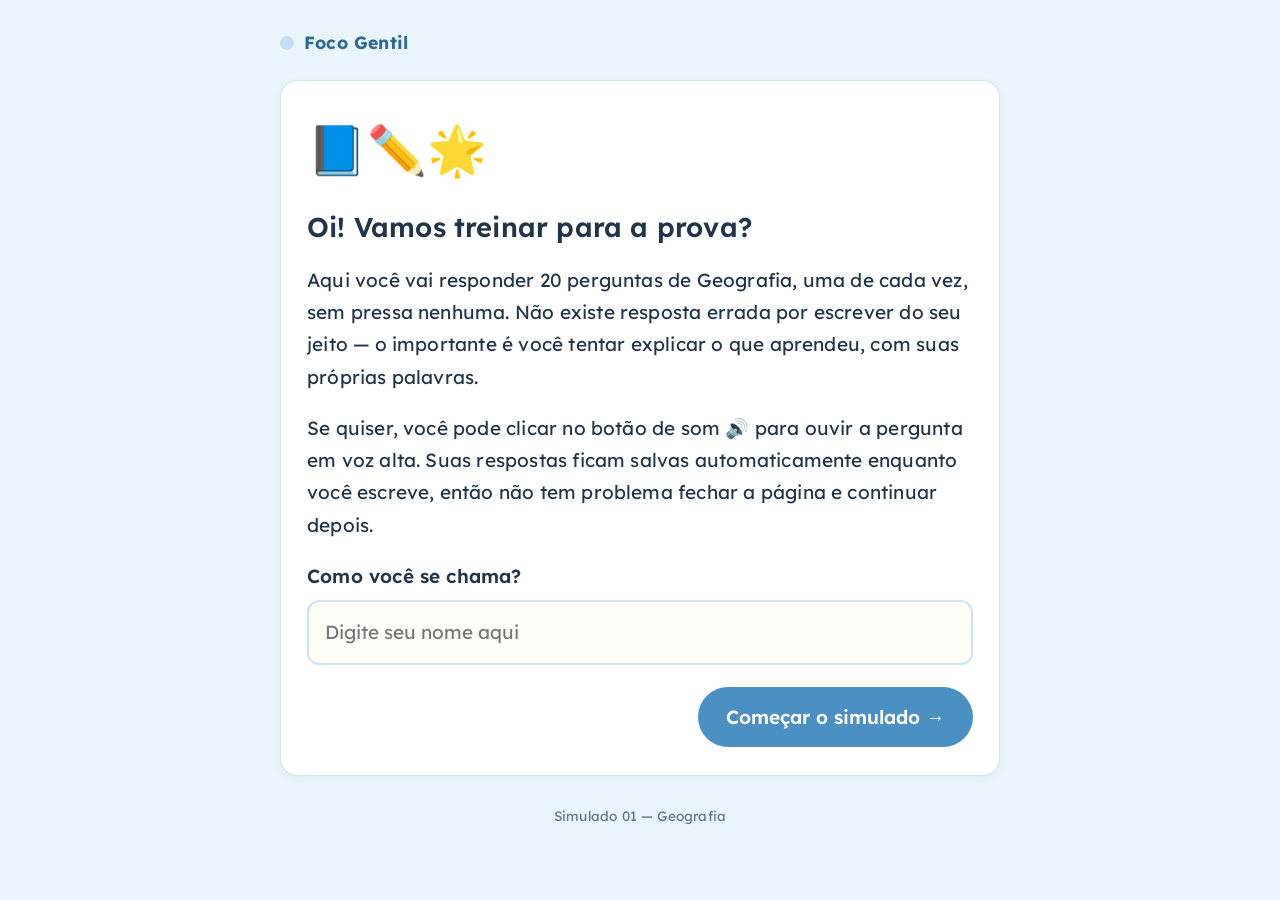
==== site/index.html @ 33fe50f6 "Initial commit: Foco Gentil - simulados dissertativos acessiveis Site estatico (S3 + CloudFront) com" ====
<!DOCTYPE html>
<html lang="pt-BR">
<head>
<meta charset="UTF-8">
<meta name="viewport" content="width=device-width, initial-scale=1.0">
<title>Foco Gentil</title>
<link rel="stylesheet" href="css/style.css">
</head>
<body>
<div class="wrap">
  <div class="brand"><span class="dot"></span> Foco Gentil</div>

  <div class="card">
    <div class="welcome-art">📘✏️🌟</div>
    <h1>Oi! Vamos treinar para a prova?</h1>
    <p>Aqui você vai responder 20 perguntas de Geografia, uma de cada vez, sem pressa nenhuma. Não existe resposta errada por escrever do seu jeito — o importante é você tentar explicar o que aprendeu, com suas próprias palavras.</p>
    <p>Se quiser, você pode clicar no botão de som 🔊 para ouvir a pergunta em voz alta. Suas respostas ficam salvas automaticamente enquanto você escreve, então não tem problema fechar a página e continuar depois.</p>

    <div class="field-group">
      <label for="nome">Como você se chama?</label>
      <input type="text" id="nome" placeholder="Digite seu nome aqui" autocomplete="off">
    </div>

    <div class="actions">
      <div class="left"></div>
      <div class="right">
        <button id="btnComecar">Começar o simulado →</button>
      </div>
    </div>
    <p id="erroNome" class="status-msg error" style="display:none;">Escreva seu nome antes de começar :)</p>
  </div>

  <footer class="note">Simulado 01 — Geografia</footer>
</div>

<script>
document.getElementById('btnComecar').addEventListener('click', function () {
  var nome = document.getElementById('nome').value.trim();
  var erro = document.getElementById('erroNome');
  if (!nome) {
    erro.style.display = 'block';
    return;
  }
  erro.style.display = 'none';
  localStorage.setItem('focogentil_nome', nome);
  window.location.href = 'exam.html';
});

document.getElementById('nome').addEventListener('keydown', function (e) {
  if (e.key === 'Enter') document.getElementById('btnComecar').click();
});

var savedName = localStorage.getItem('focogentil_nome');
if (savedName) document.getElementById('nome').value = savedName;
</script>
</body>
</html>
---- site/css/style.css ----
@import url('https://fonts.googleapis.com/css2?family=Lexend:wght@400;500;600;700&display=swap');

:root {
  --bg: #eaf4fb;
  --panel: #ffffff;
  --ink: #223447;
  --ink-soft: #5c7488;
  --primary: #4a90c2;
  --primary-dark: #2f6a90;
  --accent: #bfe0f5;
  --accent-soft: #e6f4fb;
  --border: #cfe4f2;
  --danger: #c0503e;
  --focus: #2f6a90;
  --radius: 18px;
}

* {
  box-sizing: border-box;
}

html, body {
  margin: 0;
  padding: 0;
}

body {
  background: var(--bg);
  color: var(--ink);
  font-family: 'Lexend', 'Trebuchet MS', Verdana, sans-serif;
  font-size: 19px;
  line-height: 1.7;
  letter-spacing: 0.01em;
  min-height: 100vh;
  display: flex;
  flex-direction: column;
}

.wrap {
  max-width: 760px;
  margin: 0 auto;
  padding: 28px 20px 60px;
  width: 100%;
  flex: 1;
  display: flex;
  flex-direction: column;
}

h1, h2, h3 {
  line-height: 1.35;
  font-weight: 600;
  color: var(--ink);
}

h1 { font-size: 1.7rem; }
h2 { font-size: 1.35rem; }

p { margin: 0 0 1em; }

.card {
  background: var(--panel);
  border: 1px solid var(--border);
  border-radius: var(--radius);
  padding: 28px 26px;
  box-shadow: 0 2px 10px rgba(60, 50, 30, 0.05);
}

.brand {
  display: flex;
  align-items: center;
  gap: 10px;
  font-weight: 700;
  font-size: 1.1rem;
  color: var(--primary-dark);
  margin-bottom: 22px;
}

.brand .dot {
  width: 14px;
  height: 14px;
  border-radius: 50%;
  background: var(--accent);
  display: inline-block;
}

label {
  display: block;
  font-weight: 600;
  margin-bottom: 8px;
}

input[type="text"] {
  width: 100%;
  font: inherit;
  padding: 14px 16px;
  border: 2px solid var(--border);
  border-radius: 12px;
  background: #fffdf8;
  color: var(--ink);
}

input[type="text"]:focus, textarea:focus, button:focus, a.btn:focus {
  outline: 3px solid var(--focus);
  outline-offset: 2px;
}

textarea {
  width: 100%;
  font: inherit;
  padding: 16px;
  border: 2px solid var(--border);
  border-radius: 12px;
  background: #fffdf8;
  color: var(--ink);
  min-height: 180px;
  resize: vertical;
  line-height: 1.7;
}

button, a.btn {
  font: inherit;
  font-weight: 600;
  border: none;
  border-radius: 999px;
  padding: 14px 28px;
  cursor: pointer;
  background: var(--primary);
  color: #fff;
  display: inline-flex;
  align-items: center;
  gap: 8px;
  text-decoration: none;
  transition: transform 0.06s ease, background 0.15s ease;
}

button:hover, a.btn:hover {
  background: var(--primary-dark);
}

button:active, a.btn:active {
  transform: scale(0.98);
}

button.secondary {
  background: transparent;
  color: var(--primary-dark);
  border: 2px solid var(--primary);
  padding: 12px 24px;
}

button.secondary:hover {
  background: var(--accent-soft);
}

button.ghost {
  background: transparent;
  color: var(--ink-soft);
  border: 2px solid var(--border);
  padding: 10px 18px;
  font-size: 0.95rem;
}

button:disabled {
  opacity: 0.45;
  cursor: not-allowed;
}

.actions {
  display: flex;
  gap: 12px;
  flex-wrap: wrap;
  margin-top: 22px;
  justify-content: space-between;
}

.actions .left, .actions .right {
  display: flex;
  gap: 12px;
  flex-wrap: wrap;
}

.progress-wrap {
  margin-bottom: 24px;
}

.progress-label {
  display: flex;
  justify-content: space-between;
  font-size: 0.95rem;
  color: var(--ink-soft);
  margin-bottom: 8px;
  font-weight: 600;
}

.progress-bar {
  height: 12px;
  background: var(--border);
  border-radius: 999px;
  overflow: hidden;
}

.progress-fill {
  height: 100%;
  background: linear-gradient(90deg, var(--accent), var(--primary));
  border-radius: 999px;
  transition: width 0.25s ease;
}

.tag {
  display: inline-block;
  background: var(--accent-soft);
  color: #1f5c80;
  font-weight: 600;
  font-size: 0.85rem;
  padding: 5px 14px;
  border-radius: 999px;
  margin-bottom: 14px;
}

.question-text {
  font-size: 1.25rem;
  font-weight: 500;
  margin-bottom: 18px;
  white-space: pre-wrap;
}

.question-img {
  width: 100%;
  border-radius: 14px;
  margin-bottom: 18px;
  border: 1px solid var(--border);
  display: block;
}

.speak-btn {
  background: var(--accent-soft);
  color: #1f5c80;
  border: none;
  border-radius: 999px;
  padding: 10px 20px;
  font-weight: 600;
  font-size: 0.95rem;
  margin-bottom: 18px;
  cursor: pointer;
}

.speak-btn:hover {
  background: #cfe9f7;
}

.hint {
  color: var(--ink-soft);
  font-size: 0.95rem;
  margin-top: 8px;
}

.dots {
  display: flex;
  flex-wrap: wrap;
  gap: 6px;
  margin: 20px 0;
}

.dot-item {
  width: 30px;
  height: 30px;
  border-radius: 8px;
  border: 2px solid var(--border);
  background: #fff;
  font-size: 0.8rem;
  font-weight: 700;
  color: var(--ink-soft);
  display: flex;
  align-items: center;
  justify-content: center;
  cursor: pointer;
}

.dot-item.answered {
  background: var(--accent-soft);
  border-color: var(--accent);
  color: #1f5c80;
}

.dot-item.current {
  border-color: var(--primary);
  background: var(--primary);
  color: #fff;
}

.welcome-art {
  font-size: 3rem;
  margin-bottom: 6px;
}

.field-group {
  margin-bottom: 22px;
}

footer.note {
  text-align: center;
  color: var(--ink-soft);
  font-size: 0.85rem;
  margin-top: 28px;
}

.timer {
  color: var(--ink-soft);
  font-size: 0.95rem;
  font-weight: 600;
}

.center {
  text-align: center;
}

.status-msg {
  margin-top: 16px;
  font-weight: 600;
}

.status-msg.error { color: var(--danger); }
.status-msg.ok { color: var(--primary-dark); }

@media (max-width: 600px) {
  body { font-size: 18px; }
  .card { padding: 20px 18px; }
  .actions { flex-direction: column; align-items: stretch; }
  .actions .left, .actions .right { justify-content: stretch; }
  .actions button, .actions a.btn { flex: 1; justify-content: center; }
}
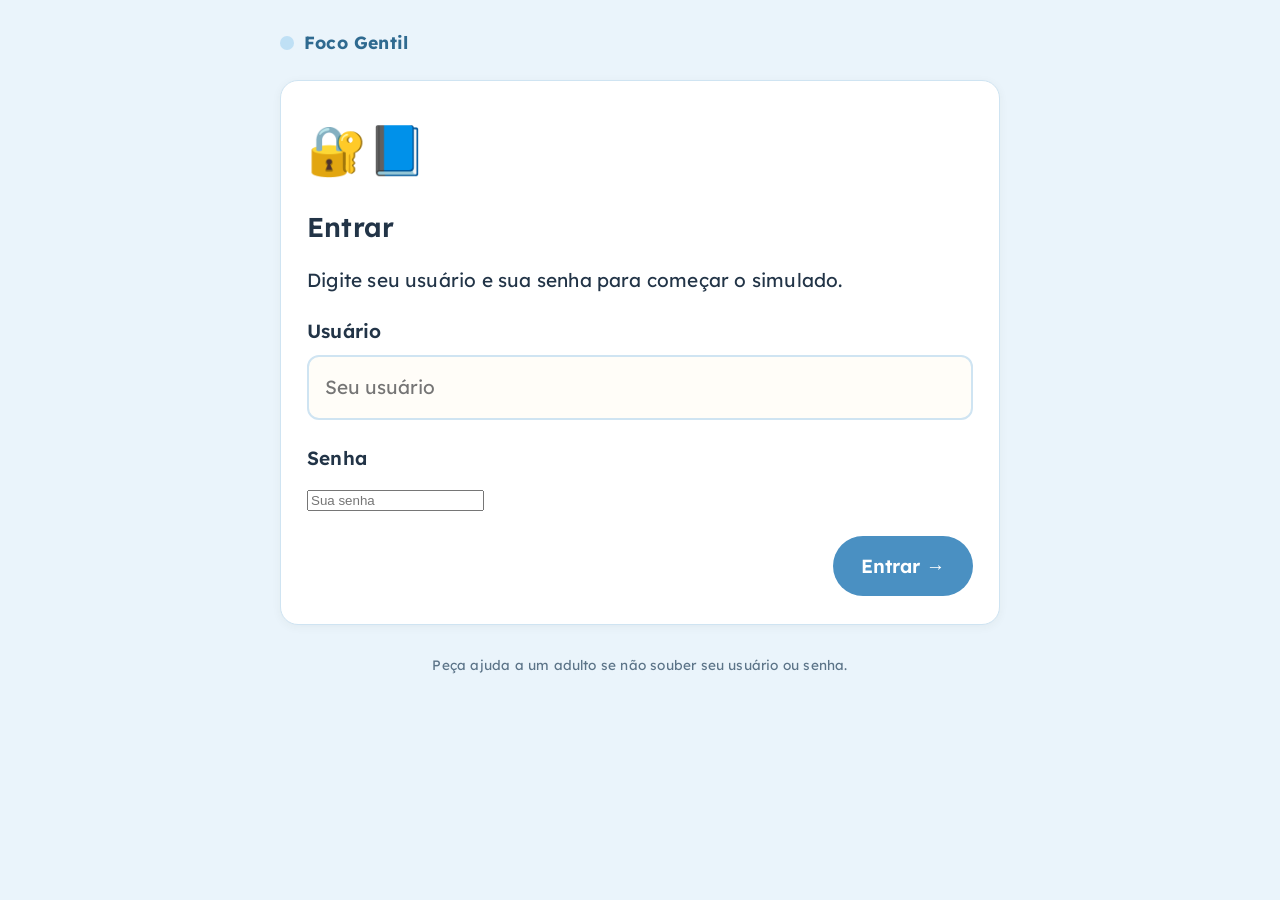
==== commit 65ec1e9e: "Adiciona autenticacao Cognito + separacao por aluno no DynamoDB - Cognito User Pool + App Client (fl" ====
--- a/site/index.html
+++ b/site/index.html
@@ -12,46 +12,41 @@
 
   <div class="card">
     <div class="welcome-art">📘✏️🌟</div>
-    <h1>Oi! Vamos treinar para a prova?</h1>
+    <h1 id="titulo">Oi! Vamos treinar para a prova?</h1>
     <p>Aqui você vai responder 20 perguntas de Geografia, uma de cada vez, sem pressa nenhuma. Não existe resposta errada por escrever do seu jeito — o importante é você tentar explicar o que aprendeu, com suas próprias palavras.</p>
     <p>Se quiser, você pode clicar no botão de som 🔊 para ouvir a pergunta em voz alta. Suas respostas ficam salvas automaticamente enquanto você escreve, então não tem problema fechar a página e continuar depois.</p>
 
-    <div class="field-group">
-      <label for="nome">Como você se chama?</label>
-      <input type="text" id="nome" placeholder="Digite seu nome aqui" autocomplete="off">
-    </div>
-
     <div class="actions">
-      <div class="left"></div>
+      <div class="left"><button class="ghost" id="btnSair">Sair</button></div>
       <div class="right">
         <button id="btnComecar">Começar o simulado →</button>
       </div>
     </div>
-    <p id="erroNome" class="status-msg error" style="display:none;">Escreva seu nome antes de começar :)</p>
   </div>
 
   <footer class="note">Simulado 01 — Geografia</footer>
 </div>
 
+<script src="js/config.js"></script>
+<script src="js/auth.js"></script>
 <script>
+if (!(window.FocoGentilAuth && window.FocoGentilAuth.isLoggedIn())) {
+  window.location.href = 'login.html';
+}
+
+var nome = window.FocoGentilAuth ? window.FocoGentilAuth.getUsername() : null;
+if (nome) {
+  document.getElementById('titulo').textContent = 'Oi, ' + nome + '! Vamos treinar para a prova?';
+}
+
 document.getElementById('btnComecar').addEventListener('click', function () {
-  var nome = document.getElementById('nome').value.trim();
-  var erro = document.getElementById('erroNome');
-  if (!nome) {
-    erro.style.display = 'block';
-    return;
-  }
-  erro.style.display = 'none';
-  localStorage.setItem('focogentil_nome', nome);
   window.location.href = 'exam.html';
 });
 
-document.getElementById('nome').addEventListener('keydown', function (e) {
-  if (e.key === 'Enter') document.getElementById('btnComecar').click();
+document.getElementById('btnSair').addEventListener('click', function () {
+  window.FocoGentilAuth.logout();
+  window.location.href = 'login.html';
 });
-
-var savedName = localStorage.getItem('focogentil_nome');
-if (savedName) document.getElementById('nome').value = savedName;
 </script>
 </body>
 </html>
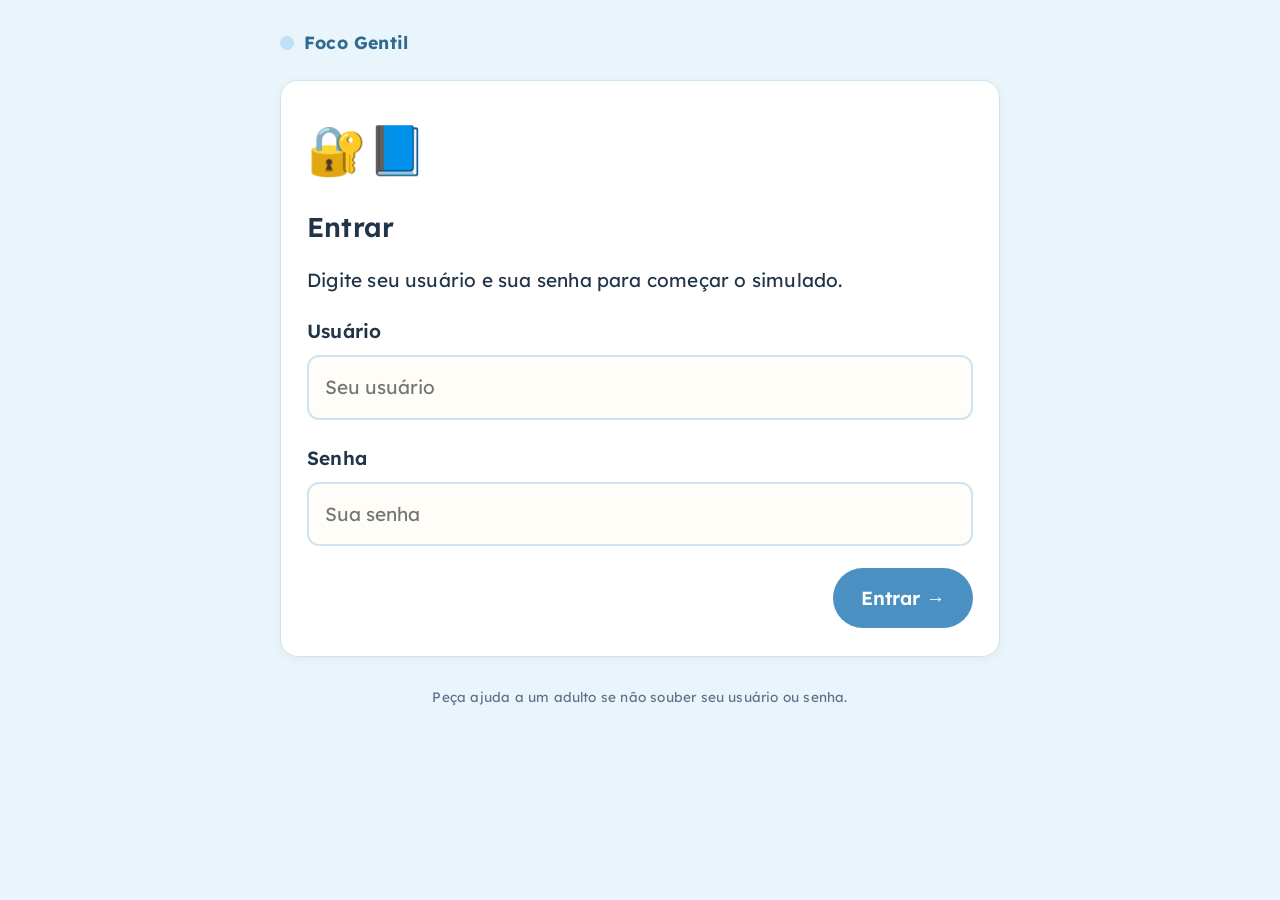
==== commit e54d713c: "Adiciona tela de escolha de materia e simulado de Lingua Portuguesa - site/materias.html + site/js/m" ====
--- a/site/index.html
+++ b/site/index.html
@@ -11,36 +11,57 @@
   <div class="brand"><span class="dot"></span> Foco Gentil</div>
 
   <div class="card">
-    <div class="welcome-art">📘✏️🌟</div>
+    <div class="welcome-art" id="welcomeArt">📘✏️🌟</div>
     <h1 id="titulo">Oi! Vamos treinar para a prova?</h1>
-    <p>Aqui você vai responder 20 perguntas de Geografia, uma de cada vez, sem pressa nenhuma. Não existe resposta errada por escrever do seu jeito — o importante é você tentar explicar o que aprendeu, com suas próprias palavras.</p>
+    <p id="descricao"></p>
     <p>Se quiser, você pode clicar no botão de som 🔊 para ouvir a pergunta em voz alta. Suas respostas ficam salvas automaticamente enquanto você escreve, então não tem problema fechar a página e continuar depois.</p>
 
     <div class="actions">
-      <div class="left"><button class="ghost" id="btnSair">Sair</button></div>
+      <div class="left">
+        <button class="ghost" id="btnTrocarMateria">Trocar matéria</button>
+        <button class="ghost" id="btnSair">Sair</button>
+      </div>
       <div class="right">
         <button id="btnComecar">Começar o simulado →</button>
       </div>
     </div>
   </div>
 
-  <footer class="note">Simulado 01 — Geografia</footer>
+  <footer class="note" id="rodape">Foco Gentil</footer>
 </div>
 
 <script src="js/config.js"></script>
 <script src="js/auth.js"></script>
+<script src="js/materias.js"></script>
 <script>
 if (!(window.FocoGentilAuth && window.FocoGentilAuth.isLoggedIn())) {
   window.location.href = 'login.html';
 }
 
+var materiaId = localStorage.getItem('focogentil_materia_atual');
+var materia = materiaId ? getMateria(materiaId) : null;
+
+if (!materia) {
+  window.location.href = 'materias.html';
+}
+
 var nome = window.FocoGentilAuth ? window.FocoGentilAuth.getUsername() : null;
-if (nome) {
-  document.getElementById('titulo').textContent = 'Oi, ' + nome + '! Vamos treinar para a prova?';
+if (materia) {
+  document.getElementById('titulo').textContent =
+    (nome ? 'Oi, ' + nome + '! ' : '') + 'Vamos treinar ' + materia.nome + '?';
+  document.getElementById('descricao').textContent =
+    'Aqui você vai responder ' + materia.descricao.replace(/^\d+ perguntas/, '20 perguntas') +
+    ' Uma de cada vez, sem pressa nenhuma. Não existe resposta errada por escrever do seu jeito — o importante é você tentar explicar o que aprendeu, com suas próprias palavras.';
+  document.getElementById('rodape').textContent = 'Simulado 01 — ' + materia.nome;
+  document.getElementById('welcomeArt').textContent = materia.emoji + ' ✏️ 🌟';
 }
 
 document.getElementById('btnComecar').addEventListener('click', function () {
   window.location.href = 'exam.html';
+});
+
+document.getElementById('btnTrocarMateria').addEventListener('click', function () {
+  window.location.href = 'materias.html';
 });
 
 document.getElementById('btnSair').addEventListener('click', function () {
--- a/site/css/style.css
+++ b/site/css/style.css
@@ -89,7 +89,7 @@
   margin-bottom: 8px;
 }
 
-input[type="text"] {
+input[type="text"], input[type="password"] {
   width: 100%;
   font: inherit;
   padding: 14px 16px;
@@ -99,7 +99,7 @@
   color: var(--ink);
 }
 
-input[type="text"]:focus, textarea:focus, button:focus, a.btn:focus {
+input[type="text"]:focus, input[type="password"]:focus, textarea:focus, button:focus, a.btn:focus {
   outline: 3px solid var(--focus);
   outline-offset: 2px;
 }
@@ -322,6 +322,64 @@
 .status-msg.error { color: var(--danger); }
 .status-msg.ok { color: var(--primary-dark); }
 
+.materia-grid {
+  display: grid;
+  grid-template-columns: repeat(auto-fit, minmax(200px, 1fr));
+  gap: 16px;
+  margin: 24px 0;
+}
+
+.materia-card {
+  font: inherit;
+  text-align: left;
+  cursor: pointer;
+  background: #fffdf8;
+  border: 2px solid var(--border);
+  border-radius: var(--radius);
+  padding: 24px 20px;
+  display: flex;
+  flex-direction: column;
+  gap: 8px;
+  transition: border-color 0.15s ease, transform 0.06s ease;
+}
+
+.materia-card:hover {
+  border-color: var(--primary);
+  background: var(--accent-soft);
+}
+
+.materia-card:active {
+  transform: scale(0.99);
+}
+
+.materia-icon {
+  font-size: 2.6rem;
+  line-height: 1;
+  width: 56px;
+  height: 56px;
+  display: flex;
+  align-items: center;
+  justify-content: center;
+}
+
+.materia-icon img {
+  width: 56px;
+  height: 56px;
+  border-radius: 12px;
+  object-fit: cover;
+}
+
+.materia-nome {
+  font-weight: 700;
+  font-size: 1.1rem;
+  color: var(--ink);
+}
+
+.materia-desc {
+  color: var(--ink-soft);
+  font-size: 0.95rem;
+}
+
 @media (max-width: 600px) {
   body { font-size: 18px; }
   .card { padding: 20px 18px; }
